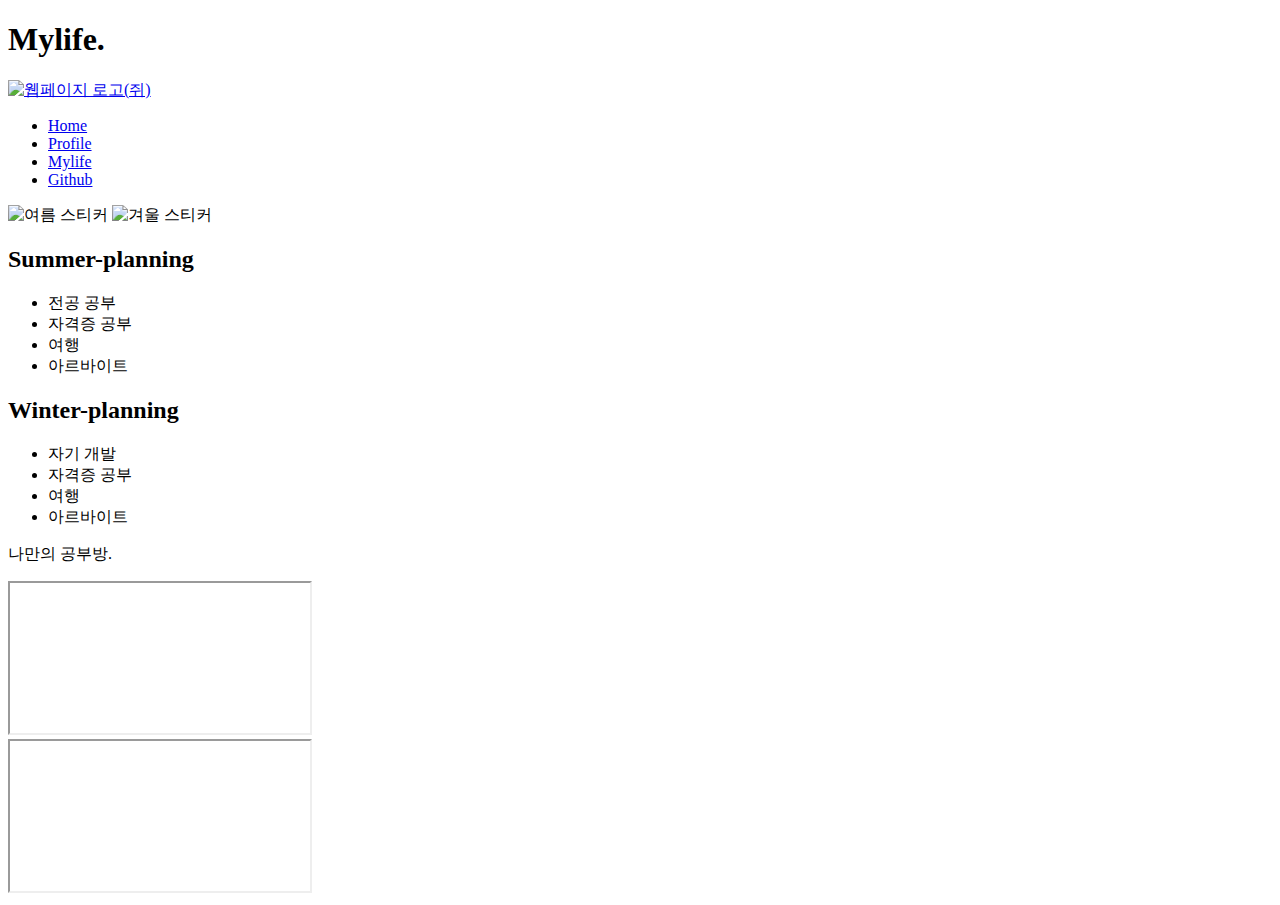
==== html/과제_mylife.html @ 65eee78d "Add files via upload" ====
<!DOCTYPE html>
<html>
<head>
    <meta charset="UTF-8">
    <meta name="viewport" content="width=device-width, initial-scale=1.0">
    <title>쩡수의 놀이터</title>
    <link rel="stylesheet" href="../css/과제_css.css">

    <link rel="icon" href="../파비콘/favicon.ico">
    <link rel="apple-touch-icon" sizes="180x180" href="/apple-touch-icon.png">
    <link rel="icon" type="image/png" sizes="32x32" href="/favicon-32x32.png">
    <link rel="icon" type="image/png"    sizes="16x16" href="/favicon-16x16.png">
    <link rel="manifest" href="/site.webmanifest">
    <link rel="mask-icon" href="/safari-pinned-tab.svg" color="#5bbad5">
    <meta name="msapplication-TileColor" content="#da532c">
    <meta name="theme-color" content="#ffffff">
</head>
<body>
  <h1>Mylife.</h1>
    <div class="header">
    <a href="../html/과제_home.html"><img id="web-logo"src="../이미지/쥐 아이콘.png" alt="웹페이지 로고(쥐)"></a>
    <nav>
        <ul class="nav-list"> 
            <li><a href="../html/과제_home.html" class="list-link">Home</a></li>
            <li><a href="../html/과제_profile.html" class="list-link">Profile</a></li>
            <li><a href="../html/과제_mylife.html" class="list-link">Mylife</a></li>
            <li><a href= "https://github.com/jungsoo79/24webproject" class="list-link">Github</a></li>
        </ul>
    </nav>
    </div>

    <div class="mylife-page">
        <div class="sticker-area">
            <img src="../이미지/free-icon-sun-7423292.png" alt="여름 스티커">
            <img src="../이미지/free-icon-snowman-1386979.png" alt="겨울 스티커">
        </div>
        <div class="vacation-plan">
            <div class="summer-vaca">
                <h2>Summer-planning</h2>
                <ul>
                    <li>전공 공부</li>
                    <li>자격증 공부</li>
                    <li>여행</li>
                    <li>아르바이트</li>
                </ul>
            </div>
            <div class="winter-vaca">
                <h2>Winter-planning</h2>
                <ul>
                    <li>자기 개발</li>
                    <li>자격증 공부</li>
                    <li>여행</li>
                    <li>아르바이트</li>
                </ul>
            </div>
        </div>
        <div class="study">
            <p>나만의 공부방.</p>
            <div class="youtube">
                <div><iframe src="https://www.youtube.com/embed/watch?v=RVTbm9lIZvY&list=PLmAWMAo-opQwMzU4zsaIugvBAmfR4RoHc"></iframe></div>
                <div><iframe src="https://www.youtube.com/embed/watch?v=uxUDtU5CmDM&list=PLrj92cHmwIMfxmffI2RSuSmWfmHvLksoB"></iframe></div>
            </div>
        </div>
    </div>
</body>
</html>
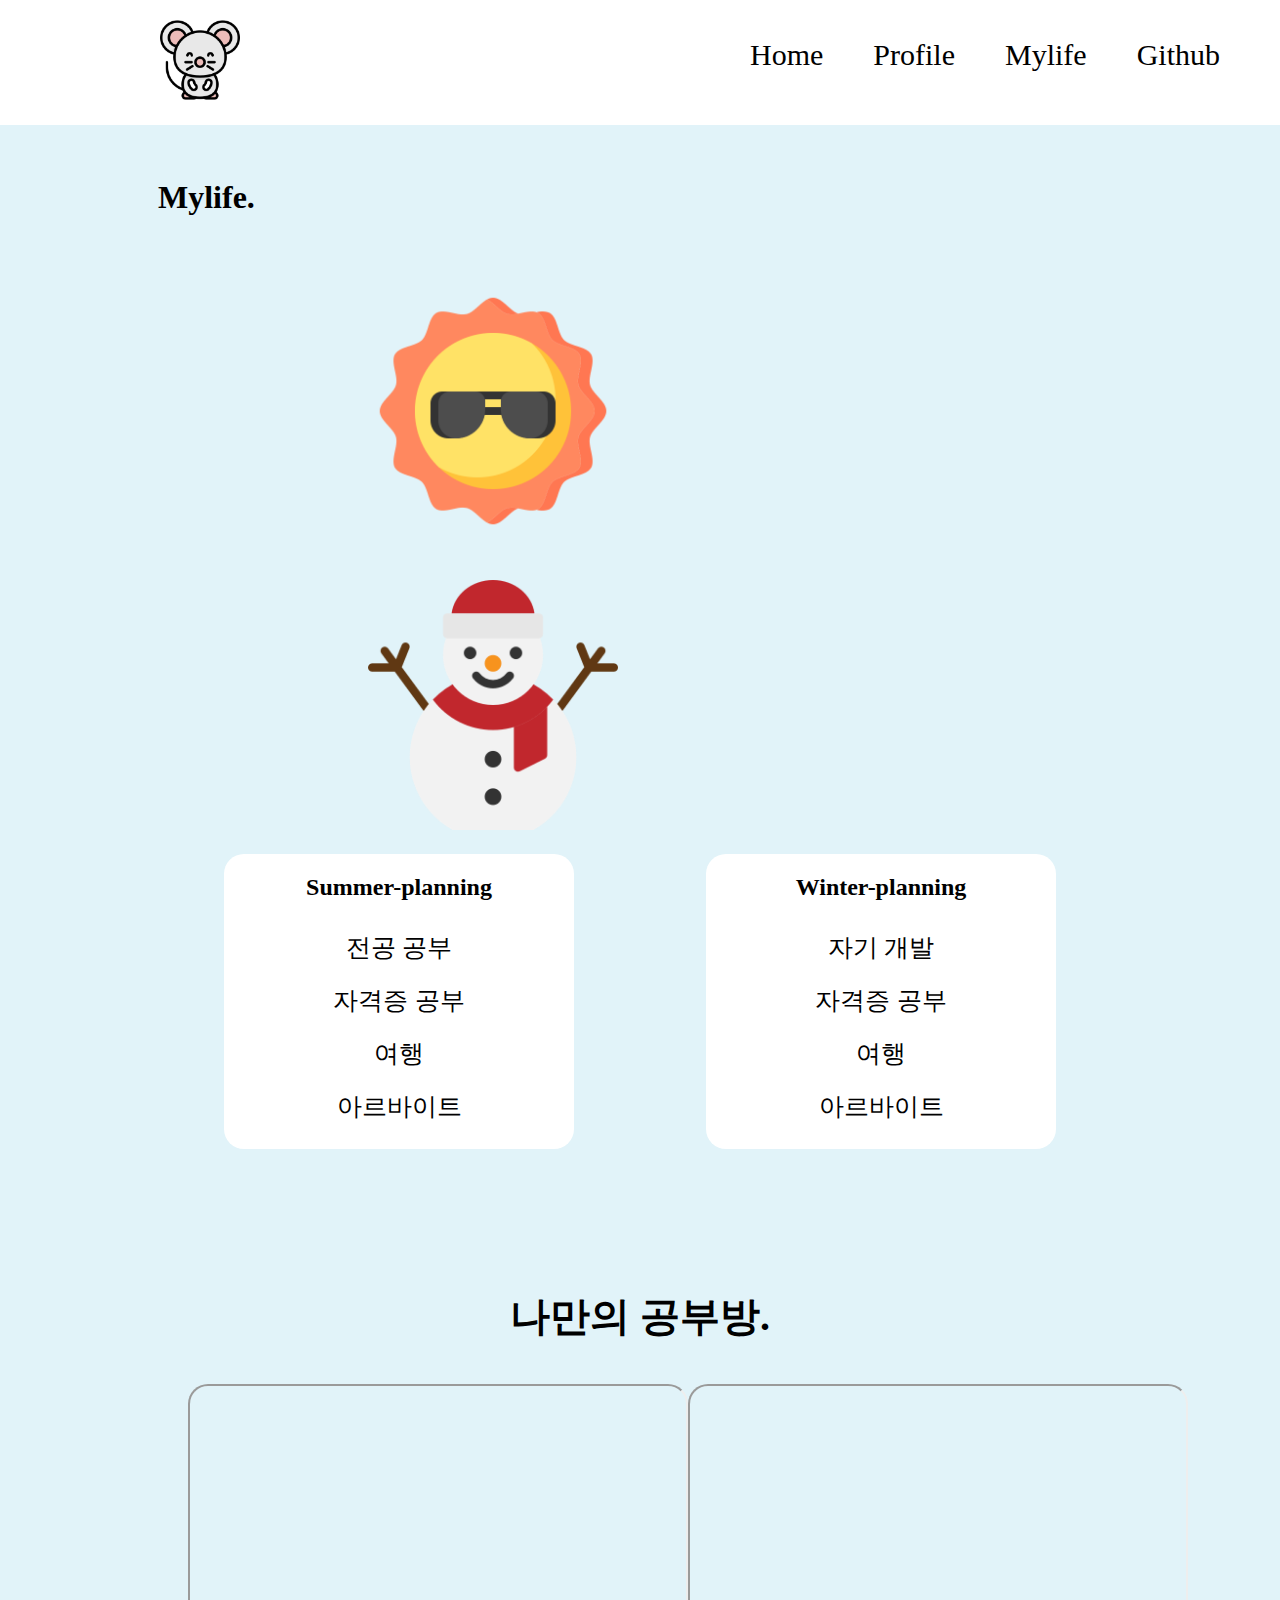
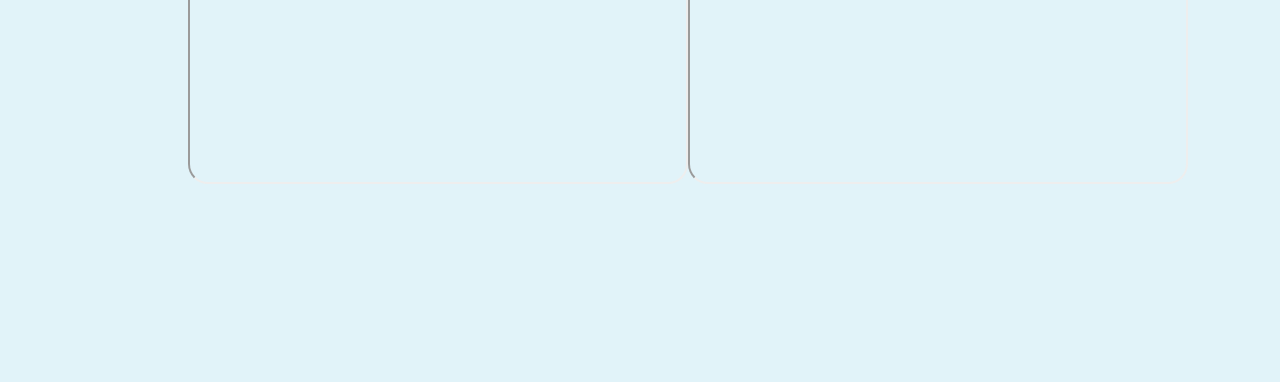
==== commit 9869676e: "Add files via upload" ====
--- a/html/과제_mylife.html
+++ b/html/과제_mylife.html
@@ -18,7 +18,7 @@
 <body>
   <h1>Mylife.</h1>
     <div class="header">
-    <a href="../html/과제_home.html"><img id="web-logo"src="../이미지/쥐 아이콘.png" alt="웹페이지 로고(쥐)"></a>
+    <a href="../html/과제_home.html"><img id="web-logo" src="../image/쥐 아이콘.png" alt="웹페이지 로고(쥐)"></a>
     <nav>
         <ul class="nav-list"> 
             <li><a href="../html/과제_home.html" class="list-link">Home</a></li>
@@ -31,8 +31,8 @@
 
     <div class="mylife-page">
         <div class="sticker-area">
-            <img src="../이미지/free-icon-sun-7423292.png" alt="여름 스티커">
-            <img src="../이미지/free-icon-snowman-1386979.png" alt="겨울 스티커">
+            <img src="../image/free-icon-sun-7423292.png" alt="여름 스티커">
+            <img src="../image/free-icon-snowman-1386979.png" alt="겨울 스티커">
         </div>
         <div class="vacation-plan">
             <div class="summer-vaca">
@@ -54,6 +54,9 @@
                 </ul>
             </div>
         </div>
+        <!-- 방학 계획 리스트는 리스트의 정렬과 배경색, 배경 크기 조정 및 각짐을 조정하였고
+            추후에는 계획리스트에 대한 추가 설명을 만들거 같습니다 -->
+
         <div class="study">
             <p>나만의 공부방.</p>
             <div class="youtube">
@@ -61,6 +64,10 @@
                 <div><iframe src="https://www.youtube.com/embed/watch?v=uxUDtU5CmDM&list=PLrj92cHmwIMfxmffI2RSuSmWfmHvLksoB"></iframe></div>
             </div>
         </div>
+        <!-- 저는 이 웹페이지를 저만 보는 것이 아닌 다른 사람들이 본다고 가정하고 만들었기에 
+            다른 사람들에게 저는 이런걸 보면서 공부를 하고 있다라는 것을 알리고 추천해주고 싶어서 
+            유튜브 자료를 인용하였습니다. 강의 시간때 유튜브 링크 가져오는 법을 상기시키며
+            w3school의 도움 또한 받으며 진행했습니다 -->
     </div>
 </body>
 </html>--- a/css/과제_css.css
+++ b/css/과제_css.css
@@ -0,0 +1,179 @@
+* {
+  /* border: 1px solid red; */
+  box-sizing: border-box;
+  font-family: "GmarketMedium";
+}
+
+body {
+  padding: 150px;
+  background: rgb(225, 243, 249);
+}
+
+/* Header/Blog Title */
+.header {
+  position: fixed;
+  top: 0;
+  left: 0;
+  right: 0;
+  margin: 0;
+  padding: 20px 60px 5px;
+  background-color: rgb(255, 255, 255);
+  font-size: 18px;
+  display: flex;
+  justify-content: space-between;
+}
+
+#web-logo{
+  width: 80px;
+  height: 80px;
+  margin-left: 100px;
+}
+
+/* 상단 메뉴 */
+nav{
+  height: 100px ;
+}
+
+.nav-list{
+  display: flex;
+  padding: 0;
+  justify-content:right;
+}
+
+li a{
+  text-decoration: none;
+  font-size: 30px;
+  color: inherit;
+}
+
+.list-link{
+    margin-left: 50px;
+}
+
+.list-link:hover{
+  color:rgb(28, 194, 249);
+  border-bottom: 2px solid  rgb(28, 194, 249);
+}
+
+.intro{
+  display: flex;
+  justify-content: center;
+}
+
+#homepicture{
+  width: 300px;
+  margin-right: 30px;
+}
+
+.mvtxt{
+  width: 620px;
+  margin: 80px 40px;
+  font-size: 37px;
+  line-height: 58px;
+  padding: 0;
+  font-weight: bold;
+}
+
+
+.about-page{
+  background-color: white;
+  border-radius: 20px;
+  padding: 5px;
+  text-align: center;
+  font-size: 23px;
+  margin-top: 80px;
+  font-weight: 600;
+}
+
+
+/* profile page */
+
+.profile-info{
+  display: flex;
+  margin: 0 auto;
+}
+
+#profile{
+  width: 270px;
+  margin-left: 200px;
+}
+
+.profile-about{
+  margin: 0 0 0 230px;
+  background-color: white;
+  padding-top: 35px;
+  border-radius: 20px;
+}
+
+.txt-about{
+  margin: 30px 30px;
+}
+
+.txt-about dt {
+  display: inline-block;
+  margin-bottom: 17px;
+  width: 110px;
+  font-size: 22px;
+  font-family: "GmarketBold";
+  color:  rgb(28, 194, 249);
+}
+.txt-about dd{
+  display: inline-block;
+  font-size: 25px;
+}
+
+/* mylife-page */
+
+.mylife-page{
+  margin-top: 50px;
+}
+
+.sticker-area img {
+  display: inline-block;
+  width: 250px;
+  margin: 20px;
+  margin-left: 210px;
+  margin-right: 210px;
+}
+
+.vacation-plan{
+  display: flex;
+  justify-content: space-around;
+}
+
+.vacation-plan li{
+  text-align: center;
+  padding: 10px;
+  font-size: 25px;
+}
+
+.summer-vaca, .winter-vaca{
+  width: 350px;
+  background-color: white;
+  border-radius: 20px;
+  text-align: center;
+}
+
+ul{
+  list-style: none;
+  padding: 0;
+}
+
+.study{
+  margin-top: 70px;
+  padding: 30px;
+  font-size: 40px;
+  text-align: center;
+  font-weight: bold;
+}
+
+.youtube{
+  display: flex;
+  justify-content: space-around;
+}
+
+iframe{
+  border-radius: 20px;
+  width: 500px;
+  height: 400px;
+}